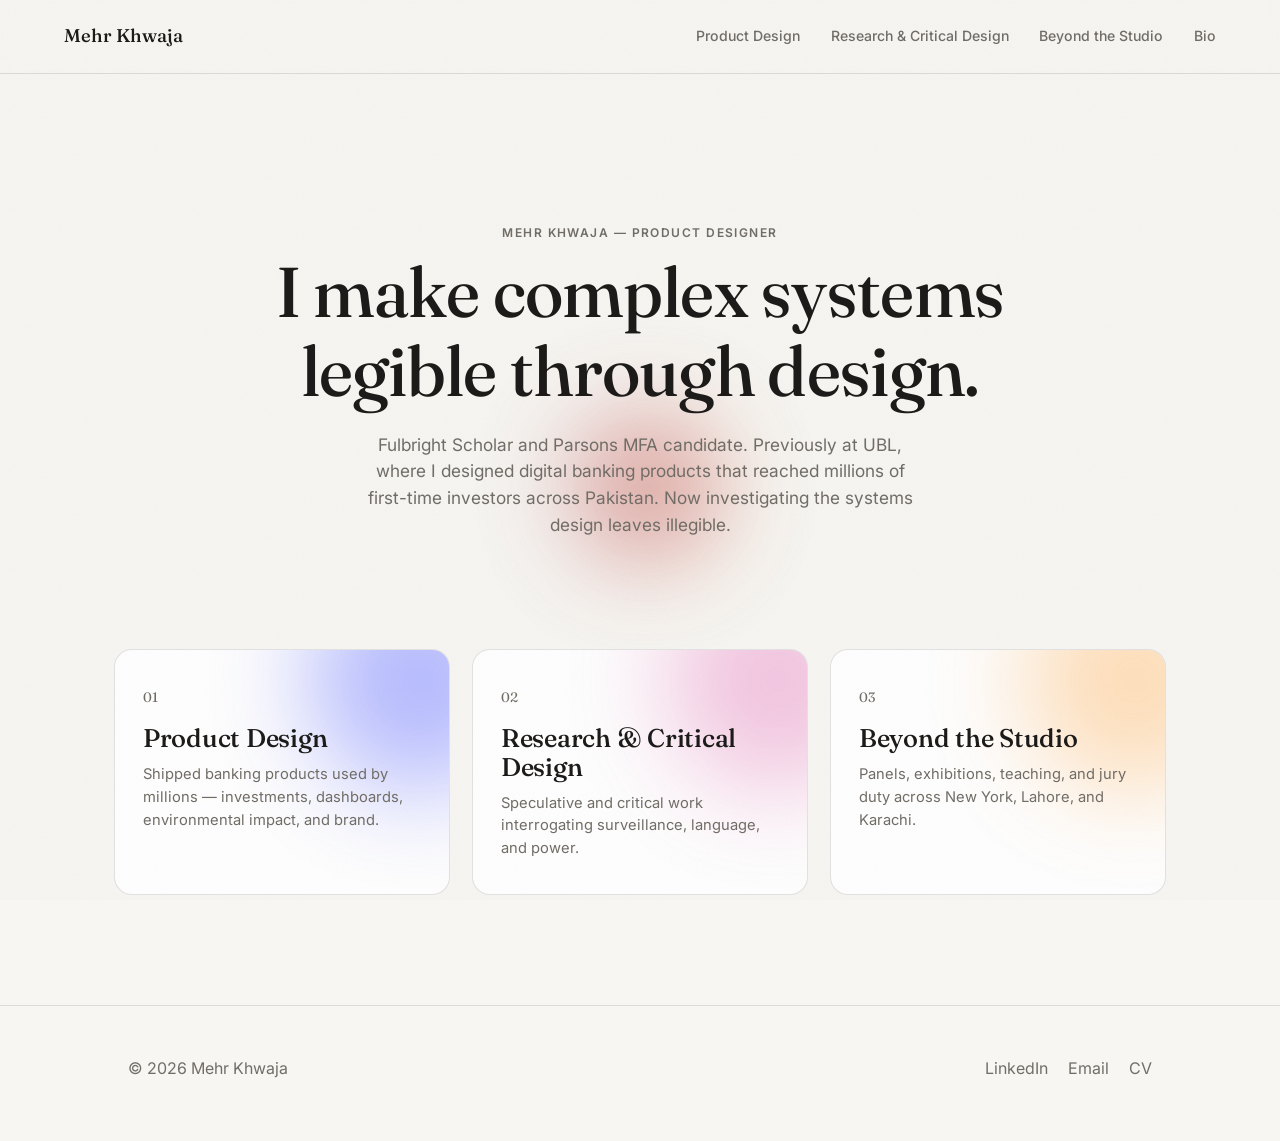
==== index.html @ f1f288bf "Add files via upload" ====
<!DOCTYPE html>
<html lang="en">
<head>
<meta charset="UTF-8" />
<meta name="viewport" content="width=device-width, initial-scale=1.0" />
<title>Mehr Khwaja — Product Designer</title>
<meta name="description" content="Mehr Khwaja is a product designer and Fulbright Scholar who makes complex systems legible through design." />
<link rel="preconnect" href="https://fonts.googleapis.com">
<link rel="preconnect" href="https://fonts.gstatic.com" crossorigin>
<link href="https://fonts.googleapis.com/css2?family=Fraunces:opsz,wght@9..144,400..600&family=Inter:wght@400;500;600;700&display=swap" rel="stylesheet">
<link rel="stylesheet" href="css/style.css" />
</head>
<body>

<header class="site-nav">
  <a class="logo" href="index.html">Mehr Khwaja</a>
  <nav>
    <a href="product-design/index.html">Product Design</a>
    <a href="research/index.html">Research &amp; Critical Design</a>
    <a href="beyond-the-studio.html">Beyond the Studio</a>
    <a href="bio.html">Bio</a>
  </nav>
</header>

<div class="hero-canvas-wrap">
  <canvas id="bloom-canvas"></canvas>
  <div class="hero">
    <span class="eyebrow">Mehr Khwaja — Product Designer</span>
    <h1>I make complex systems legible through design.</h1>
    <p class="lede">Fulbright Scholar and Parsons MFA candidate. Previously at UBL, where I designed digital banking products that reached millions of first-time investors across Pakistan. Now investigating the systems design leaves illegible.</p>
  </div>
</div>

<div class="card-grid">
  <a class="nav-card" href="product-design/index.html">
    <div class="blob" style="background: var(--c1);"></div>
    <span class="num">01</span>
    <h3>Product Design</h3>
    <p>Shipped banking products used by millions — investments, dashboards, environmental impact, and brand.</p>
  </a>
  <a class="nav-card" href="research/index.html">
    <div class="blob" style="background: var(--c3);"></div>
    <span class="num">02</span>
    <h3>Research &amp; Critical Design</h3>
    <p>Speculative and critical work interrogating surveillance, language, and power.</p>
  </a>
  <a class="nav-card" href="beyond-the-studio.html">
    <div class="blob" style="background: var(--c4);"></div>
    <span class="num">03</span>
    <h3>Beyond the Studio</h3>
    <p>Panels, exhibitions, teaching, and jury duty across New York, Lahore, and Karachi.</p>
  </a>
</div>

<footer class="site-footer">
  <div class="wrap">
    <span class="muted">© 2026 Mehr Khwaja</span>
    <div style="display:flex; gap:20px;">
      <a href="https://www.linkedin.com/in/mehr-khwaja">LinkedIn</a>
      <a href="mailto:mehrkhwaja@gmail.com">Email</a>
      <a href="https://drive.google.com/file/d/1a8_d9MdsiZJ3KASTmUxzfw3oaV_guRx1/view?usp=sharing">CV</a>
    </div>
  </div>
</footer>

<script src="js/bloom.js"></script>
</body>
</html>
---- css/style.css ----
/* ============================================
   Mehr Khwaja — Portfolio
   Shared design system
   ============================================ */

:root {
  --bg: #F7F6F2;
  --bg-raised: #FFFFFF;
  --ink: #1C1B19;
  --muted: #726E67;
  --line: rgba(28, 27, 25, 0.12);

  --c1: #303FFF; /* blue */
  --c2: #6643FF; /* violet */
  --c3: #DC5AA7; /* pink */
  --c4: #FFA33B; /* orange */

  --serif: "Fraunces", "Iowan Old Style", "Palatino Linotype", serif;
  --sans: "Inter", -apple-system, BlinkMacSystemFont, "Segoe UI", sans-serif;

  --maxw: 1180px;
  --pad: clamp(20px, 5vw, 64px);
  --radius: 18px;
}

* { box-sizing: border-box; }

html { scroll-behavior: smooth; }

body {
  margin: 0;
  background: var(--bg);
  color: var(--ink);
  font-family: var(--sans);
  font-size: 16px;
  line-height: 1.55;
  -webkit-font-smoothing: antialiased;
  position: relative;
}

/* subtle grain overlay across the whole page, tactile / warm */
body::before {
  content: "";
  position: fixed;
  inset: 0;
  pointer-events: none;
  z-index: 9999;
  opacity: 0.5;
  mix-blend-mode: multiply;
  background-image: url("data:image/svg+xml;utf8,<svg xmlns='http://www.w3.org/2000/svg' width='180' height='180'><filter id='n'><feTurbulence type='fractalNoise' baseFrequency='0.85' numOctaves='2' stitchTiles='stitch'/><feColorMatrix type='matrix' values='0 0 0 0 0  0 0 0 0 0  0 0 0 0 0  0 0 0 0.035 0'/></filter><rect width='100%25' height='100%25' filter='url(%23n)'/></svg>");
}

img { max-width: 100%; display: block; }

a { color: inherit; text-decoration: none; }

h1, h2, h3, h4 {
  font-family: var(--serif);
  font-weight: 500;
  line-height: 1.12;
  margin: 0 0 0.4em;
  letter-spacing: -0.01em;
}

h1 { font-size: clamp(2.4rem, 5.5vw, 4.4rem); font-weight: 480; }
h2 { font-size: clamp(1.8rem, 3.4vw, 2.6rem); }
h3 { font-size: clamp(1.3rem, 2.2vw, 1.6rem); }

p { margin: 0 0 1em; color: var(--ink); }

.muted { color: var(--muted); }

.wrap {
  max-width: var(--maxw);
  margin: 0 auto;
  padding: 0 var(--pad);
}

/* ---------- Eyebrow labels ---------- */
.eyebrow {
  display: inline-block;
  font-family: var(--sans);
  font-size: 0.75rem;
  font-weight: 600;
  letter-spacing: 0.12em;
  text-transform: uppercase;
  color: var(--muted);
  margin-bottom: 0.9em;
}

/* ---------- Pills / tags ---------- */
.pill {
  display: inline-flex;
  align-items: center;
  gap: 6px;
  padding: 7px 16px;
  border-radius: 999px;
  border: 1px solid var(--line);
  font-size: 0.8rem;
  font-weight: 500;
  color: var(--ink);
  background: transparent;
  white-space: nowrap;
}

.pill-row {
  display: flex;
  flex-wrap: wrap;
  gap: 8px;
  margin: 1.2em 0;
}

.pill.filled {
  background: var(--ink);
  color: var(--bg);
  border-color: var(--ink);
}

/* ---------- Buttons ---------- */
.btn {
  display: inline-flex;
  align-items: center;
  gap: 8px;
  padding: 12px 24px;
  border-radius: 999px;
  border: 1px solid var(--ink);
  font-family: var(--sans);
  font-size: 0.9rem;
  font-weight: 600;
  background: var(--ink);
  color: var(--bg);
  cursor: pointer;
  transition: transform 0.2s ease, opacity 0.2s ease;
}
.btn:hover { transform: translateY(-2px); opacity: 0.85; }

.btn.ghost {
  background: transparent;
  color: var(--ink);
}

/* ---------- Nav ---------- */
.site-nav {
  position: sticky;
  top: 0;
  z-index: 100;
  display: flex;
  align-items: center;
  justify-content: space-between;
  padding: 22px var(--pad);
  background: rgba(247, 246, 242, 0.82);
  backdrop-filter: blur(10px);
  border-bottom: 1px solid var(--line);
}

.site-nav .logo {
  font-family: var(--serif);
  font-size: 1.15rem;
  font-weight: 500;
}

.site-nav nav {
  display: flex;
  gap: clamp(14px, 2.4vw, 32px);
  font-size: 0.88rem;
  font-weight: 500;
}

.site-nav nav a {
  color: var(--muted);
  transition: color 0.15s ease;
}
.site-nav nav a:hover,
.site-nav nav a.active { color: var(--ink); }

/* ---------- Hero / bloom canvas ---------- */
.hero-canvas-wrap {
  position: relative;
  overflow: hidden;
  border-radius: 0 0 32px 32px;
}

#bloom-canvas {
  position: absolute;
  inset: 0;
  width: 100%;
  height: 100%;
  filter: blur(46px);
  opacity: 0.85;
}

.hero {
  position: relative;
  z-index: 2;
  padding: clamp(70px, 14vw, 150px) var(--pad) clamp(60px, 10vw, 110px);
  text-align: center;
}

.hero .eyebrow { display: block; }

.hero h1 {
  max-width: 900px;
  margin: 0 auto 0.3em;
}

.hero p.lede {
  max-width: 560px;
  margin: 0 auto;
  font-size: 1.08rem;
  color: var(--muted);
}

/* ---------- Nav cards (home) ---------- */
.card-grid {
  display: grid;
  grid-template-columns: repeat(3, 1fr);
  gap: 22px;
  padding: 0 var(--pad) clamp(60px, 10vw, 110px);
  max-width: var(--maxw);
  margin: 0 auto;
}

@media (max-width: 860px) {
  .card-grid { grid-template-columns: 1fr; }
}

.nav-card {
  position: relative;
  display: block;
  border-radius: var(--radius);
  padding: 34px 28px;
  background: var(--bg-raised);
  border: 1px solid var(--line);
  overflow: hidden;
  transition: transform 0.25s ease, box-shadow 0.25s ease;
}

.nav-card:hover {
  transform: translateY(-4px);
  box-shadow: 0 18px 40px rgba(28, 27, 25, 0.08);
}

.nav-card .num {
  font-family: var(--serif);
  font-size: 0.85rem;
  color: var(--muted);
}

.nav-card h3 {
  margin: 0.6em 0 0.4em;
}

.nav-card p {
  color: var(--muted);
  font-size: 0.92rem;
  margin-bottom: 0;
}

.nav-card .blob {
  position: absolute;
  width: 220px;
  height: 220px;
  border-radius: 50%;
  filter: blur(50px);
  opacity: 0.35;
  top: -80px;
  right: -80px;
  z-index: 0;
  pointer-events: none;
}

.nav-card > * { position: relative; z-index: 1; }

/* ---------- Project grids (section landing) ---------- */
.section-header {
  padding: clamp(60px, 10vw, 100px) var(--pad) 20px;
  max-width: var(--maxw);
  margin: 0 auto;
}

.section-header h1 { max-width: 760px; }
.section-header p.lede {
  max-width: 560px;
  font-size: 1.05rem;
  color: var(--muted);
}

.project-list {
  max-width: var(--maxw);
  margin: 0 auto;
  padding: 20px var(--pad) 100px;
  display: grid;
  gap: 18px;
}

.project-row {
  display: grid;
  grid-template-columns: 1fr auto;
  align-items: center;
  gap: 24px;
  padding: 28px 30px;
  border-radius: var(--radius);
  border: 1px solid var(--line);
  background: var(--bg-raised);
  transition: transform 0.2s ease, box-shadow 0.2s ease;
}

.project-row:hover {
  transform: translateX(4px);
  box-shadow: 0 12px 30px rgba(28, 27, 25, 0.06);
}

.project-row h3 { margin: 0 0 6px; }
.project-row p { margin: 0; color: var(--muted); font-size: 0.92rem; }

.project-row .arrow {
  font-size: 1.4rem;
  color: var(--muted);
  transition: transform 0.2s ease;
}
.project-row:hover .arrow { transform: translateX(4px); color: var(--ink); }

/* ---------- Case study layout ---------- */
.cs-hero {
  max-width: var(--maxw);
  margin: 0 auto;
  padding: clamp(50px, 9vw, 90px) var(--pad) 10px;
}

.cs-hero .eyebrow { }
.cs-hero h1 { max-width: 820px; }
.cs-hero p.lede {
  max-width: 640px;
  font-size: 1.1rem;
  color: var(--muted);
}

.cs-meta {
  display: flex;
  flex-wrap: wrap;
  gap: 30px;
  margin: 30px 0 10px;
  padding-top: 24px;
  border-top: 1px solid var(--line);
}

.cs-meta div { min-width: 120px; }
.cs-meta .label {
  font-size: 0.72rem;
  letter-spacing: 0.1em;
  text-transform: uppercase;
  color: var(--muted);
  margin-bottom: 4px;
}
.cs-meta .value { font-size: 0.95rem; font-weight: 500; }

.cs-media {
  max-width: var(--maxw);
  margin: 40px auto;
  padding: 0 var(--pad);
}

.cs-media img, .cs-media video {
  width: 100%;
  border-radius: var(--radius);
  border: 1px solid var(--line);
}

.cs-media.tight { max-width: 900px; }

.cs-section {
  max-width: 760px;
  margin: 0 auto;
  padding: 46px var(--pad);
}

.cs-section h2 {
  display: flex;
  align-items: baseline;
  gap: 12px;
}

.cs-section h2 .step {
  font-family: var(--sans);
  font-size: 0.85rem;
  font-weight: 700;
  color: var(--c2);
}

.cs-caption {
  font-size: 0.85rem;
  color: var(--muted);
  text-align: center;
  margin-top: 10px;
}

.stat-row {
  display: grid;
  grid-template-columns: repeat(auto-fit, minmax(140px, 1fr));
  gap: 20px;
  margin: 20px 0;
}

.stat {
  padding: 22px 20px;
  border-radius: var(--radius);
  background: var(--bg-raised);
  border: 1px solid var(--line);
}

.stat .num {
  font-family: var(--serif);
  font-size: 1.7rem;
  color: var(--c1);
}
.stat .label {
  font-size: 0.82rem;
  color: var(--muted);
  margin-top: 4px;
}

.divider {
  max-width: var(--maxw);
  margin: 0 auto;
  padding: 0 var(--pad);
}
.divider hr {
  border: none;
  border-top: 1px solid var(--line);
}

.cs-footer-nav {
  max-width: var(--maxw);
  margin: 0 auto;
  padding: 60px var(--pad) 120px;
  display: flex;
  justify-content: space-between;
  align-items: center;
  gap: 20px;
  flex-wrap: wrap;
}

/* ---------- Interactive prototype frame ---------- */
.proto-frame {
  max-width: 420px;
  margin: 30px auto;
  border-radius: 34px;
  border: 8px solid var(--ink);
  background: var(--ink);
  overflow: hidden;
  box-shadow: 0 30px 60px rgba(28, 27, 25, 0.15);
}

.proto-screen {
  position: relative;
  aspect-ratio: 9 / 19.5;
  background: #fff;
  overflow: hidden;
}

.proto-screen .screen {
  position: absolute;
  inset: 0;
  display: none;
  flex-direction: column;
  padding: 26px 20px;
  font-family: var(--sans);
}
.proto-screen .screen.active { display: flex; }

.proto-controls {
  display: flex;
  justify-content: center;
  gap: 10px;
  margin-top: 18px;
}

.proto-controls button {
  border: 1px solid var(--line);
  background: var(--bg-raised);
  border-radius: 999px;
  padding: 8px 18px;
  font-size: 0.82rem;
  font-weight: 600;
  cursor: pointer;
  font-family: var(--sans);
}
.proto-controls button:disabled { opacity: 0.35; cursor: not-allowed; }

.proto-dots {
  display: flex;
  justify-content: center;
  gap: 6px;
  margin-top: 12px;
}
.proto-dots span {
  width: 6px; height: 6px; border-radius: 50%;
  background: var(--line);
}
.proto-dots span.active { background: var(--c1); }

/* ---------- Bio page ---------- */
.bio-hero {
  max-width: var(--maxw);
  margin: 0 auto;
  padding: clamp(70px, 12vw, 130px) var(--pad) 20px;
}

.bio-hero .name-ipa {
  font-family: var(--serif);
  font-style: italic;
  color: var(--muted);
}

.bio-grid {
  max-width: var(--maxw);
  margin: 0 auto;
  padding: 20px var(--pad) 100px;
  display: grid;
  grid-template-columns: 1.1fr 0.9fr;
  gap: 60px;
}

@media (max-width: 800px) {
  .bio-grid { grid-template-columns: 1fr; }
}

.bio-photo {
  border-radius: var(--radius);
  overflow: hidden;
  border: 1px solid var(--line);
}

.bio-contact {
  display: flex;
  gap: 16px;
  margin-top: 20px;
  flex-wrap: wrap;
}

/* ---------- Beyond the Studio ---------- */
.timeline {
  max-width: 800px;
  margin: 0 auto;
  padding: 20px var(--pad) 120px;
  display: grid;
  gap: 4px;
}

.timeline-item {
  display: grid;
  grid-template-columns: 130px 1fr;
  gap: 24px;
  padding: 30px 0;
  border-top: 1px solid var(--line);
}

@media (max-width: 600px) {
  .timeline-item { grid-template-columns: 1fr; gap: 6px; }
}

.timeline-item .date {
  font-size: 0.82rem;
  color: var(--muted);
  letter-spacing: 0.04em;
}

.timeline-item h3 { margin-bottom: 6px; }
.timeline-item p { color: var(--muted); margin-bottom: 0; }

.pending-note {
  max-width: 800px;
  margin: 0 auto 60px;
  padding: 18px var(--pad);
}
.pending-note .box {
  border: 1px dashed var(--line);
  border-radius: var(--radius);
  padding: 20px 24px;
  font-size: 0.88rem;
  color: var(--muted);
}

/* ---------- Footer ---------- */
footer.site-footer {
  border-top: 1px solid var(--line);
  padding: 50px var(--pad) 60px;
}

footer.site-footer .wrap {
  display: flex;
  justify-content: space-between;
  align-items: center;
  flex-wrap: wrap;
  gap: 16px;
}

footer.site-footer a { color: var(--muted); }
footer.site-footer a:hover { color: var(--ink); }

/* ---------- Prototype screen UI kit ---------- */
.scr-title { font-family: var(--serif); font-size: 1.3rem; margin: 0 0 6px; }
.scr-sub { font-size: 0.85rem; color: var(--muted); margin: 0 0 18px; }
.scr-spacer { flex: 1; }

.scr-button {
  display: block;
  width: 100%;
  text-align: center;
  padding: 14px;
  border-radius: 999px;
  border: none;
  background: var(--ink);
  color: #fff;
  font-family: var(--sans);
  font-weight: 600;
  font-size: 0.88rem;
  cursor: pointer;
}
.scr-button.secondary {
  background: transparent;
  color: var(--ink);
  border: 1px solid var(--line);
}

.chip-row { display: flex; flex-wrap: wrap; gap: 8px; margin-bottom: 16px; }
.chip {
  padding: 9px 14px;
  border-radius: 999px;
  border: 1px solid var(--line);
  font-size: 0.78rem;
  font-weight: 600;
  cursor: pointer;
  background: #fff;
}
.chip.selected { background: var(--c1); border-color: var(--c1); color: #fff; }

.list-row {
  display: flex;
  justify-content: space-between;
  align-items: center;
  padding: 13px 0;
  border-bottom: 1px solid var(--line);
  font-size: 0.85rem;
  cursor: pointer;
}
.list-row .rname { font-weight: 600; }
.list-row .rsub { color: var(--muted); font-size: 0.76rem; }

.modal-overlay {
  position: absolute;
  inset: 0;
  background: rgba(28,27,25,0.4);
  display: flex;
  align-items: flex-end;
  z-index: 5;
}
.modal-box {
  background: #fff;
  border-radius: 22px 22px 0 0;
  padding: 24px 20px 28px;
  width: 100%;
}
.modal-box .shield {
  width: 40px; height: 40px; border-radius: 50%;
  background: var(--c4); color: #fff;
  display: flex; align-items: center; justify-content: center;
  font-size: 1.1rem; margin-bottom: 12px;
}

.numpad {
  display: grid;
  grid-template-columns: repeat(3, 1fr);
  gap: 10px;
  margin: 14px 0;
}
.numpad button {
  padding: 12px 0;
  border-radius: 12px;
  border: 1px solid var(--line);
  background: #fff;
  font-family: var(--serif);
  font-size: 1.05rem;
  cursor: pointer;
}

.success-check {
  width: 56px; height: 56px; border-radius: 50%;
  background: var(--c1); color: #fff;
  display: flex; align-items: center; justify-content: center;
  font-size: 1.5rem; margin: 0 auto 16px;
}

.balance-card {
  border-radius: 18px;
  padding: 20px;
  color: #fff;
  background: linear-gradient(135deg, var(--c1), var(--c2));
  margin-bottom: 16px;
}
.balance-card .amt { font-family: var(--serif); font-size: 1.6rem; margin: 4px 0; }

.quick-grid {
  display: grid;
  grid-template-columns: repeat(4, 1fr);
  gap: 10px;
  margin-bottom: 16px;
}
.quick-grid .qi {
  text-align: center;
  font-size: 0.68rem;
  color: var(--ink);
}
.quick-grid .qi .ico {
  width: 40px; height: 40px; border-radius: 50%;
  background: var(--bg);
  border: 1px solid var(--line);
  display: flex; align-items: center; justify-content: center;
  margin: 0 auto 6px;
  font-size: 1rem;
}

.env-ring {
  width: 130px; height: 130px;
  border-radius: 50%;
  margin: 6px auto 18px;
  display: flex; align-items: center; justify-content: center;
  background: conic-gradient(var(--c1) 0% 68%, var(--line) 68% 100%);
}
.env-ring .inner {
  width: 100px; height: 100px; border-radius: 50%;
  background: #fff;
  display: flex; flex-direction: column; align-items: center; justify-content: center;
}
.env-ring .inner .pct { font-family: var(--serif); font-size: 1.4rem; }
.env-ring .inner .lbl { font-size: 0.62rem; color: var(--muted); }

.before-after {
  display: grid;
  grid-template-columns: 1fr 1fr;
  gap: 16px;
  align-items: start;
}
@media (max-width: 620px) { .before-after { grid-template-columns: 1fr; } }
.before-after figure { margin: 0; }
.before-after figcaption {
  text-align: center;
  font-size: 0.78rem;
  color: var(--muted);
  margin-top: 8px;
}

.mini-phone {
  width: 100%;
  max-width: 260px;
  aspect-ratio: 9 / 19.5;
  margin: 0 auto;
  border-radius: 26px;
  border: 6px solid var(--ink);
  background: #fff;
  padding: 20px 16px;
  overflow: hidden;
  display: flex;
  flex-direction: column;
}

.reveal-circle {
  width: 84px; height: 84px; border-radius: 50%;
  border: 2px dashed var(--line);
  display: flex; align-items: center; justify-content: center;
  margin: 30px auto;
  font-size: 0.68rem;
  color: var(--muted);
  text-align: center;
}

.mini-bottom-nav {
  margin-top: auto;
  display: flex;
  justify-content: space-around;
  padding-top: 14px;
  border-top: 1px solid var(--line);
  font-size: 0.62rem;
  color: var(--muted);
}

/* ---------- Utility ---------- */
.center { text-align: center; }
.mt-0 { margin-top: 0; }
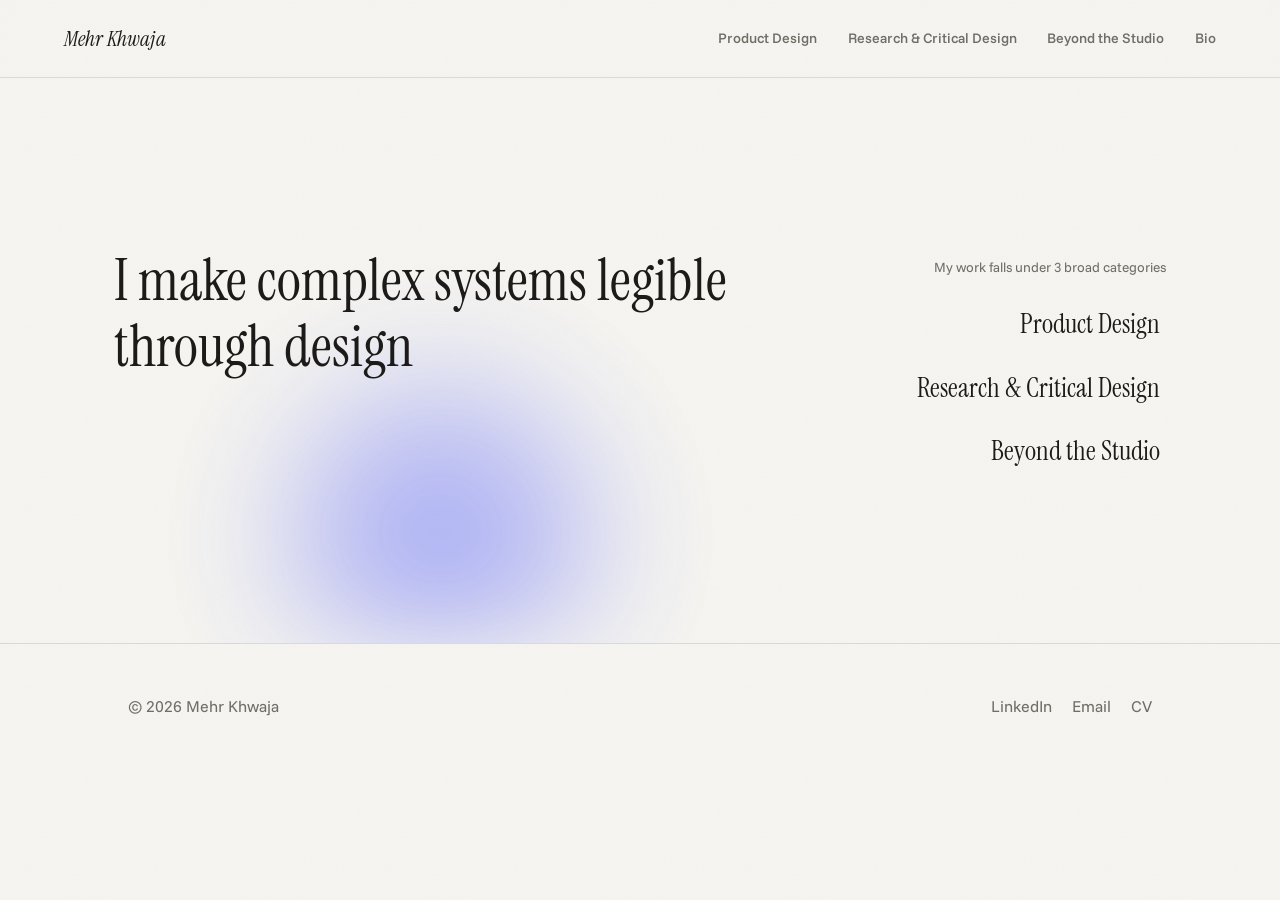
==== commit a511d446: "Add files via upload" ====
--- a/index.html
+++ b/index.html
@@ -3,11 +3,11 @@
 <head>
 <meta charset="UTF-8" />
 <meta name="viewport" content="width=device-width, initial-scale=1.0" />
-<title>Mehr Khwaja — Product Designer</title>
+<title>Mehr Khwaja | Product Designer</title>
 <meta name="description" content="Mehr Khwaja is a product designer and Fulbright Scholar who makes complex systems legible through design." />
 <link rel="preconnect" href="https://fonts.googleapis.com">
 <link rel="preconnect" href="https://fonts.gstatic.com" crossorigin>
-<link href="https://fonts.googleapis.com/css2?family=Fraunces:opsz,wght@9..144,400..600&family=Inter:wght@400;500;600;700&display=swap" rel="stylesheet">
+<link href="https://fonts.googleapis.com/css2?family=Funnel+Sans:ital,wght@0,300..800;1,300..800&family=Instrument+Serif:ital@0;1&display=swap" rel="stylesheet">
 <link rel="stylesheet" href="css/style.css" />
 </head>
 <body>
@@ -24,32 +24,18 @@
 
 <div class="hero-canvas-wrap">
   <canvas id="bloom-canvas"></canvas>
-  <div class="hero">
-    <span class="eyebrow">Mehr Khwaja — Product Designer</span>
-    <h1>I make complex systems legible through design.</h1>
-    <p class="lede">Fulbright Scholar and Parsons MFA candidate. Previously at UBL, where I designed digital banking products that reached millions of first-time investors across Pakistan. Now investigating the systems design leaves illegible.</p>
+  <div class="home-hero">
+    <h1 id="cycling-heading" class="cycling-heading">I make complex systems legible through design</h1>
+
+    <div class="category-block">
+      <p class="category-label">My work falls under 3 broad categories</p>
+      <div class="category-list">
+        <a href="product-design/index.html" style="--accent: var(--c3);">Product Design</a>
+        <a href="research/index.html" style="--accent: var(--c7);">Research &amp; Critical Design</a>
+        <a href="beyond-the-studio.html" style="--accent: var(--c6);">Beyond the Studio</a>
+      </div>
+    </div>
   </div>
-</div>
-
-<div class="card-grid">
-  <a class="nav-card" href="product-design/index.html">
-    <div class="blob" style="background: var(--c1);"></div>
-    <span class="num">01</span>
-    <h3>Product Design</h3>
-    <p>Shipped banking products used by millions — investments, dashboards, environmental impact, and brand.</p>
-  </a>
-  <a class="nav-card" href="research/index.html">
-    <div class="blob" style="background: var(--c3);"></div>
-    <span class="num">02</span>
-    <h3>Research &amp; Critical Design</h3>
-    <p>Speculative and critical work interrogating surveillance, language, and power.</p>
-  </a>
-  <a class="nav-card" href="beyond-the-studio.html">
-    <div class="blob" style="background: var(--c4);"></div>
-    <span class="num">03</span>
-    <h3>Beyond the Studio</h3>
-    <p>Panels, exhibitions, teaching, and jury duty across New York, Lahore, and Karachi.</p>
-  </a>
 </div>
 
 <footer class="site-footer">
@@ -63,6 +49,7 @@
   </div>
 </footer>
 
-<script src="js/bloom.js"></script>
+<script src="js/orb.js"></script>
+<script src="js/heading-cycle.js"></script>
 </body>
 </html>
--- a/css/style.css
+++ b/css/style.css
@@ -1,6 +1,6 @@
 /* ============================================
    Mehr Khwaja — Portfolio
-   Shared design system
+   Shared design system v2
    ============================================ */
 
 :root {
@@ -14,9 +14,12 @@
   --c2: #6643FF; /* violet */
   --c3: #DC5AA7; /* pink */
   --c4: #FFA33B; /* orange */
-
-  --serif: "Fraunces", "Iowan Old Style", "Palatino Linotype", serif;
-  --sans: "Inter", -apple-system, BlinkMacSystemFont, "Segoe UI", sans-serif;
+  --c5: #34A65B; /* green */
+  --c6: #E8543F; /* coral / red */
+  --c7: #F2C94C; /* yellow */
+
+  --serif: "Instrument Serif", "Iowan Old Style", "Palatino Linotype", serif;
+  --sans: "Funnel Sans", -apple-system, BlinkMacSystemFont, "Segoe UI", sans-serif;
 
   --maxw: 1180px;
   --pad: clamp(20px, 5vw, 64px);
@@ -33,7 +36,7 @@
   color: var(--ink);
   font-family: var(--sans);
   font-size: 16px;
-  line-height: 1.55;
+  line-height: 1.6;
   -webkit-font-smoothing: antialiased;
   position: relative;
 }
@@ -51,20 +54,21 @@
 }
 
 img { max-width: 100%; display: block; }
+video { max-width: 100%; display: block; }
 
 a { color: inherit; text-decoration: none; }
 
 h1, h2, h3, h4 {
   font-family: var(--serif);
-  font-weight: 500;
-  line-height: 1.12;
+  font-weight: 400;
+  line-height: 1.1;
   margin: 0 0 0.4em;
-  letter-spacing: -0.01em;
-}
-
-h1 { font-size: clamp(2.4rem, 5.5vw, 4.4rem); font-weight: 480; }
-h2 { font-size: clamp(1.8rem, 3.4vw, 2.6rem); }
-h3 { font-size: clamp(1.3rem, 2.2vw, 1.6rem); }
+  letter-spacing: 0;
+}
+
+h1 { font-size: clamp(2.1rem, 4.2vw, 3.4rem); }
+h2 { font-size: clamp(1.6rem, 2.8vw, 2.1rem); }
+h3 { font-size: clamp(1.2rem, 2vw, 1.4rem); }
 
 p { margin: 0 0 1em; color: var(--ink); }
 
@@ -74,6 +78,15 @@
   max-width: var(--maxw);
   margin: 0 auto;
   padding: 0 var(--pad);
+}
+
+/* ---------- Sparkle / accent icon ---------- */
+.spark {
+  display: inline-block;
+  font-size: 0.55em;
+  vertical-align: super;
+  margin-left: 0.15em;
+  line-height: 1;
 }
 
 /* ---------- Eyebrow labels ---------- */
@@ -86,34 +99,6 @@
   text-transform: uppercase;
   color: var(--muted);
   margin-bottom: 0.9em;
-}
-
-/* ---------- Pills / tags ---------- */
-.pill {
-  display: inline-flex;
-  align-items: center;
-  gap: 6px;
-  padding: 7px 16px;
-  border-radius: 999px;
-  border: 1px solid var(--line);
-  font-size: 0.8rem;
-  font-weight: 500;
-  color: var(--ink);
-  background: transparent;
-  white-space: nowrap;
-}
-
-.pill-row {
-  display: flex;
-  flex-wrap: wrap;
-  gap: 8px;
-  margin: 1.2em 0;
-}
-
-.pill.filled {
-  background: var(--ink);
-  color: var(--bg);
-  border-color: var(--ink);
 }
 
 /* ---------- Buttons ---------- */
@@ -155,8 +140,8 @@
 
 .site-nav .logo {
   font-family: var(--serif);
-  font-size: 1.15rem;
-  font-weight: 500;
+  font-style: italic;
+  font-size: 1.3rem;
 }
 
 .site-nav nav {
@@ -173,11 +158,10 @@
 .site-nav nav a:hover,
 .site-nav nav a.active { color: var(--ink); }
 
-/* ---------- Hero / bloom canvas ---------- */
+/* ---------- Home hero ---------- */
 .hero-canvas-wrap {
   position: relative;
   overflow: hidden;
-  border-radius: 0 0 32px 32px;
 }
 
 #bloom-canvas {
@@ -185,265 +169,301 @@
   inset: 0;
   width: 100%;
   height: 100%;
-  filter: blur(46px);
-  opacity: 0.85;
-}
-
-.hero {
+  filter: blur(50px);
+  opacity: 0.8;
+}
+
+.home-hero {
   position: relative;
   z-index: 2;
-  padding: clamp(70px, 14vw, 150px) var(--pad) clamp(60px, 10vw, 110px);
+  padding: clamp(90px, 16vw, 170px) var(--pad) clamp(90px, 14vw, 160px);
+  max-width: var(--maxw);
+  margin: 0 auto;
+  display: grid;
+  grid-template-columns: 1.3fr 0.7fr;
+  gap: 40px;
+  align-items: start;
+}
+
+@media (max-width: 860px) {
+  .home-hero { grid-template-columns: 1fr; gap: 50px; }
+}
+
+.cycling-heading {
+  font-family: var(--serif);
+  font-size: clamp(2.4rem, 5vw, 3.6rem);
+  line-height: 1.15;
+  max-width: 640px;
+  margin: 0;
+  transition: opacity 0.5s ease;
+}
+
+.category-block {
+  text-align: right;
+  padding-top: 8px;
+}
+
+@media (max-width: 860px) {
+  .category-block { text-align: left; }
+}
+
+.category-label {
+  font-size: 0.85rem;
+  color: var(--muted);
+  margin-bottom: 14px;
+}
+
+.category-list a {
+  position: relative;
+  display: block;
+  font-family: var(--serif);
+  font-size: clamp(1.3rem, 2.4vw, 1.7rem);
+  color: var(--ink);
+  padding: 10px 6px;
+  text-decoration: none;
+  transition: color 0.3s ease;
+  z-index: 1;
+}
+
+.category-list a::before {
+  content: "";
+  position: absolute;
+  inset: -10px -30px;
+  border-radius: 50%;
+  background: var(--accent, var(--c3));
+  filter: blur(30px);
+  opacity: 0;
+  transition: opacity 0.35s ease;
+  z-index: -1;
+}
+
+.category-list a:hover {
+  color: var(--accent, var(--c3));
+  text-decoration: underline;
+  text-decoration-color: var(--accent, var(--c3));
+}
+
+.category-list a:hover::before { opacity: 0.4; }
+
+/* ---------- Landing page header (Product Design / Research) ---------- */
+.landing-header {
+  max-width: 720px;
+  margin: 0 auto;
+  padding: clamp(70px, 11vw, 110px) var(--pad) 30px;
   text-align: center;
 }
 
-.hero .eyebrow { display: block; }
-
-.hero h1 {
-  max-width: 900px;
-  margin: 0 auto 0.3em;
-}
-
-.hero p.lede {
-  max-width: 560px;
-  margin: 0 auto;
-  font-size: 1.08rem;
-  color: var(--muted);
-}
-
-/* ---------- Nav cards (home) ---------- */
-.card-grid {
+.landing-header h1 { display: inline-block; }
+
+.landing-header p.lede {
+  color: var(--muted);
+  font-size: 1.05rem;
+  max-width: 620px;
+  margin: 0.6em auto 0;
+}
+
+/* ---------- Landing card grid ---------- */
+.landing-cards {
+  max-width: var(--maxw);
+  margin: 0 auto;
+  padding: 10px var(--pad) 120px;
   display: grid;
   grid-template-columns: repeat(3, 1fr);
   gap: 22px;
-  padding: 0 var(--pad) clamp(60px, 10vw, 110px);
-  max-width: var(--maxw);
-  margin: 0 auto;
 }
 
 @media (max-width: 860px) {
-  .card-grid { grid-template-columns: 1fr; }
-}
-
-.nav-card {
-  position: relative;
+  .landing-cards { grid-template-columns: 1fr; }
+}
+
+.landing-card {
   display: block;
+  border: 1px solid var(--line);
   border-radius: var(--radius);
-  padding: 34px 28px;
   background: var(--bg-raised);
-  border: 1px solid var(--line);
   overflow: hidden;
   transition: transform 0.25s ease, box-shadow 0.25s ease;
 }
 
-.nav-card:hover {
+.landing-card:hover {
   transform: translateY(-4px);
   box-shadow: 0 18px 40px rgba(28, 27, 25, 0.08);
 }
 
-.nav-card .num {
+.landing-card .thumb {
+  width: 100%;
+  aspect-ratio: 4 / 3;
+  object-fit: cover;
+  border-bottom: 1px solid var(--line);
+}
+
+.landing-card .card-body {
+  padding: 20px 22px 24px;
+}
+
+.landing-card h3 {
+  font-size: 1.15rem;
+  margin: 0 0 10px;
+}
+
+.landing-card .skills-line {
+  font-family: var(--sans);
+  font-size: 0.78rem;
+  color: var(--muted);
+  margin: 0;
+}
+
+/* ---------- Case study two-column sticky layout ---------- */
+.cs-layout {
+  max-width: 1320px;
+  margin: 0 auto;
+  padding: clamp(60px, 9vw, 90px) var(--pad) 100px;
+  display: grid;
+  grid-template-columns: 1fr 1fr;
+  gap: clamp(30px, 5vw, 70px);
+  align-items: start;
+}
+
+@media (max-width: 900px) {
+  .cs-layout { grid-template-columns: 1fr; }
+}
+
+.cs-col-text h1 { margin-bottom: 0.15em; }
+
+.cs-subtitle {
   font-family: var(--serif);
-  font-size: 0.85rem;
-  color: var(--muted);
-}
-
-.nav-card h3 {
-  margin: 0.6em 0 0.4em;
-}
-
-.nav-card p {
-  color: var(--muted);
-  font-size: 0.92rem;
-  margin-bottom: 0;
-}
-
-.nav-card .blob {
-  position: absolute;
-  width: 220px;
-  height: 220px;
-  border-radius: 50%;
-  filter: blur(50px);
-  opacity: 0.35;
-  top: -80px;
-  right: -80px;
-  z-index: 0;
-  pointer-events: none;
-}
-
-.nav-card > * { position: relative; z-index: 1; }
-
-/* ---------- Project grids (section landing) ---------- */
-.section-header {
-  padding: clamp(60px, 10vw, 100px) var(--pad) 20px;
-  max-width: var(--maxw);
-  margin: 0 auto;
-}
-
-.section-header h1 { max-width: 760px; }
-.section-header p.lede {
+  font-style: italic;
+  font-size: 1.25rem;
+  color: var(--muted);
+  margin: 0 0 0.8em;
+}
+
+.cs-lede {
+  color: var(--ink);
+  font-size: 1rem;
   max-width: 560px;
-  font-size: 1.05rem;
-  color: var(--muted);
-}
-
-.project-list {
-  max-width: var(--maxw);
-  margin: 0 auto;
-  padding: 20px var(--pad) 100px;
-  display: grid;
-  gap: 18px;
-}
-
-.project-row {
-  display: grid;
-  grid-template-columns: 1fr auto;
-  align-items: center;
-  gap: 24px;
-  padding: 28px 30px;
-  border-radius: var(--radius);
-  border: 1px solid var(--line);
-  background: var(--bg-raised);
-  transition: transform 0.2s ease, box-shadow 0.2s ease;
-}
-
-.project-row:hover {
-  transform: translateX(4px);
-  box-shadow: 0 12px 30px rgba(28, 27, 25, 0.06);
-}
-
-.project-row h3 { margin: 0 0 6px; }
-.project-row p { margin: 0; color: var(--muted); font-size: 0.92rem; }
-
-.project-row .arrow {
-  font-size: 1.4rem;
-  color: var(--muted);
-  transition: transform 0.2s ease;
-}
-.project-row:hover .arrow { transform: translateX(4px); color: var(--ink); }
-
-/* ---------- Case study layout ---------- */
-.cs-hero {
-  max-width: var(--maxw);
-  margin: 0 auto;
-  padding: clamp(50px, 9vw, 90px) var(--pad) 10px;
-}
-
-.cs-hero .eyebrow { }
-.cs-hero h1 { max-width: 820px; }
-.cs-hero p.lede {
-  max-width: 640px;
-  font-size: 1.1rem;
-  color: var(--muted);
-}
-
-.cs-meta {
-  display: flex;
-  flex-wrap: wrap;
-  gap: 30px;
-  margin: 30px 0 10px;
-  padding-top: 24px;
+}
+
+.cs-divider-line {
+  border: none;
   border-top: 1px solid var(--line);
-}
-
-.cs-meta div { min-width: 120px; }
-.cs-meta .label {
+  margin: 22px 0 16px;
+}
+
+.cs-skills {
   font-size: 0.72rem;
-  letter-spacing: 0.1em;
+  letter-spacing: 0.08em;
   text-transform: uppercase;
   color: var(--muted);
-  margin-bottom: 4px;
-}
-.cs-meta .value { font-size: 0.95rem; font-weight: 500; }
-
-.cs-media {
-  max-width: var(--maxw);
-  margin: 40px auto;
-  padding: 0 var(--pad);
-}
-
-.cs-media img, .cs-media video {
-  width: 100%;
-  border-radius: var(--radius);
-  border: 1px solid var(--line);
-}
-
-.cs-media.tight { max-width: 900px; }
-
-.cs-section {
-  max-width: 760px;
-  margin: 0 auto;
-  padding: 46px var(--pad);
-}
-
-.cs-section h2 {
+  margin-bottom: 40px;
+}
+
+.cs-block {
+  margin-bottom: 40px;
+  max-width: 620px;
+}
+
+.cs-block h2 {
   display: flex;
   align-items: baseline;
   gap: 12px;
-}
-
-.cs-section h2 .step {
+  margin-bottom: 0.5em;
+}
+
+.cs-block h2 .step-num {
   font-family: var(--sans);
-  font-size: 0.85rem;
+  font-size: 0.8rem;
   font-weight: 700;
-  color: var(--c2);
-}
-
-.cs-caption {
-  font-size: 0.85rem;
-  color: var(--muted);
-  text-align: center;
-  margin-top: 10px;
-}
-
-.stat-row {
+  color: var(--c6);
+}
+
+.cs-block p { color: var(--ink); }
+
+.cs-stat-row {
   display: grid;
   grid-template-columns: repeat(auto-fit, minmax(140px, 1fr));
-  gap: 20px;
+  gap: 16px;
   margin: 20px 0;
 }
 
-.stat {
-  padding: 22px 20px;
+.cs-stat {
+  padding: 18px 18px;
   border-radius: var(--radius);
   background: var(--bg-raised);
   border: 1px solid var(--line);
 }
 
-.stat .num {
+.cs-stat .num {
   font-family: var(--serif);
-  font-size: 1.7rem;
+  font-size: 1.5rem;
   color: var(--c1);
 }
-.stat .label {
-  font-size: 0.82rem;
+.cs-stat .label {
+  font-size: 0.78rem;
   color: var(--muted);
   margin-top: 4px;
 }
 
-.divider {
-  max-width: var(--maxw);
-  margin: 0 auto;
-  padding: 0 var(--pad);
-}
-.divider hr {
-  border: none;
-  border-top: 1px solid var(--line);
-}
-
-.cs-footer-nav {
-  max-width: var(--maxw);
-  margin: 0 auto;
-  padding: 60px var(--pad) 120px;
-  display: flex;
-  justify-content: space-between;
-  align-items: center;
-  gap: 20px;
-  flex-wrap: wrap;
+/* sticky media column */
+.cs-col-media {
+  position: sticky;
+  top: 100px;
+}
+
+@media (max-width: 900px) {
+  .cs-col-media { position: static; margin-bottom: 40px; }
+}
+
+.cs-media-stack {
+  display: flex;
+  flex-direction: column;
+  gap: 18px;
+}
+
+.cs-media-stack img,
+.cs-media-stack video {
+  border-radius: var(--radius);
+  border: 1px solid var(--line);
+  width: 100%;
+}
+
+.fan-cards {
+  display: flex;
+  justify-content: center;
+  padding: 10px 0;
+}
+.fan-cards img {
+  width: 32%;
+  border-radius: 12px;
+  border: 1px solid var(--line);
+  box-shadow: 0 10px 24px rgba(28,27,25,0.08);
+  margin-left: -20px;
+}
+.fan-cards img:first-child { margin-left: 0; transform: rotate(-4deg); }
+.fan-cards img:nth-child(2) { transform: translateY(-8px) rotate(1deg); z-index: 2; position: relative; }
+.fan-cards img:last-child { transform: rotate(4deg); }
+
+.media-placeholder-row {
+  display: grid;
+  grid-template-columns: 1fr 1fr;
+  gap: 18px;
+}
+.media-placeholder-row > div,
+.media-placeholder {
+  aspect-ratio: 3/4;
+  border-radius: var(--radius);
+  border: 1px solid var(--line);
+  overflow: hidden;
+}
+.media-placeholder-row img, .media-placeholder img,
+.media-placeholder-row video, .media-placeholder video {
+  width: 100%; height: 100%; object-fit: cover;
 }
 
 /* ---------- Interactive prototype frame ---------- */
 .proto-frame {
-  max-width: 420px;
-  margin: 30px auto;
+  max-width: 380px;
+  margin: 0 auto;
   border-radius: 34px;
   border: 8px solid var(--ink);
   background: var(--ink);
@@ -463,8 +483,9 @@
   inset: 0;
   display: none;
   flex-direction: column;
-  padding: 26px 20px;
+  padding: 24px 18px;
   font-family: var(--sans);
+  overflow-y: auto;
 }
 .proto-screen .screen.active { display: flex; }
 
@@ -472,7 +493,7 @@
   display: flex;
   justify-content: center;
   gap: 10px;
-  margin-top: 18px;
+  margin-top: 16px;
 }
 
 .proto-controls button {
@@ -480,7 +501,7 @@
   background: var(--bg-raised);
   border-radius: 999px;
   padding: 8px 18px;
-  font-size: 0.82rem;
+  font-size: 0.8rem;
   font-weight: 600;
   cursor: pointer;
   font-family: var(--sans);
@@ -489,132 +510,46 @@
 
 .proto-dots {
   display: flex;
+  flex-wrap: wrap;
   justify-content: center;
   gap: 6px;
   margin-top: 12px;
+  max-width: 300px;
+  margin-left: auto;
+  margin-right: auto;
 }
 .proto-dots span {
   width: 6px; height: 6px; border-radius: 50%;
   background: var(--line);
+  cursor: pointer;
 }
 .proto-dots span.active { background: var(--c1); }
 
-/* ---------- Bio page ---------- */
-.bio-hero {
-  max-width: var(--maxw);
-  margin: 0 auto;
-  padding: clamp(70px, 12vw, 130px) var(--pad) 20px;
-}
-
-.bio-hero .name-ipa {
-  font-family: var(--serif);
-  font-style: italic;
-  color: var(--muted);
-}
-
-.bio-grid {
-  max-width: var(--maxw);
-  margin: 0 auto;
-  padding: 20px var(--pad) 100px;
-  display: grid;
-  grid-template-columns: 1.1fr 0.9fr;
-  gap: 60px;
-}
-
-@media (max-width: 800px) {
-  .bio-grid { grid-template-columns: 1fr; }
-}
-
-.bio-photo {
-  border-radius: var(--radius);
-  overflow: hidden;
-  border: 1px solid var(--line);
-}
-
-.bio-contact {
-  display: flex;
-  gap: 16px;
-  margin-top: 20px;
-  flex-wrap: wrap;
-}
-
-/* ---------- Beyond the Studio ---------- */
-.timeline {
-  max-width: 800px;
-  margin: 0 auto;
-  padding: 20px var(--pad) 120px;
-  display: grid;
-  gap: 4px;
-}
-
-.timeline-item {
-  display: grid;
-  grid-template-columns: 130px 1fr;
-  gap: 24px;
-  padding: 30px 0;
-  border-top: 1px solid var(--line);
-}
-
-@media (max-width: 600px) {
-  .timeline-item { grid-template-columns: 1fr; gap: 6px; }
-}
-
-.timeline-item .date {
+.cs-caption {
   font-size: 0.82rem;
   color: var(--muted);
-  letter-spacing: 0.04em;
-}
-
-.timeline-item h3 { margin-bottom: 6px; }
-.timeline-item p { color: var(--muted); margin-bottom: 0; }
-
-.pending-note {
-  max-width: 800px;
-  margin: 0 auto 60px;
-  padding: 18px var(--pad);
-}
-.pending-note .box {
-  border: 1px dashed var(--line);
-  border-radius: var(--radius);
-  padding: 20px 24px;
-  font-size: 0.88rem;
-  color: var(--muted);
-}
-
-/* ---------- Footer ---------- */
-footer.site-footer {
-  border-top: 1px solid var(--line);
-  padding: 50px var(--pad) 60px;
-}
-
-footer.site-footer .wrap {
-  display: flex;
-  justify-content: space-between;
-  align-items: center;
-  flex-wrap: wrap;
-  gap: 16px;
-}
-
-footer.site-footer a { color: var(--muted); }
-footer.site-footer a:hover { color: var(--ink); }
+  text-align: center;
+  margin-top: 12px;
+}
 
 /* ---------- Prototype screen UI kit ---------- */
-.scr-title { font-family: var(--serif); font-size: 1.3rem; margin: 0 0 6px; }
-.scr-sub { font-size: 0.85rem; color: var(--muted); margin: 0 0 18px; }
+.scr-title { font-family: var(--serif); font-size: 1.25rem; margin: 0 0 6px; }
+.scr-sub { font-size: 0.82rem; color: var(--muted); margin: 0 0 16px; }
 .scr-spacer { flex: 1; }
+.scr-label { font-size: 0.68rem; color: var(--muted); text-transform: uppercase; letter-spacing: 0.06em; margin-bottom: 4px; }
 
 .scr-button {
   display: block;
   width: 100%;
   text-align: center;
-  padding: 14px;
+  padding: 13px;
   border-radius: 999px;
   border: none;
   background: var(--ink);
   color: #fff;
   font-family: var(--sans);
   font-weight: 600;
-  font-size: 0.88rem;
+  font-size: 0.85rem;
   cursor: pointer;
 }
 .scr-button.secondary {
@@ -622,13 +557,14 @@
   color: var(--ink);
   border: 1px solid var(--line);
 }
+.scr-button:disabled { background: var(--line); color: var(--muted); cursor: not-allowed; }
 
 .chip-row { display: flex; flex-wrap: wrap; gap: 8px; margin-bottom: 16px; }
 .chip {
   padding: 9px 14px;
   border-radius: 999px;
   border: 1px solid var(--line);
-  font-size: 0.78rem;
+  font-size: 0.76rem;
   font-weight: 600;
   cursor: pointer;
   background: #fff;
@@ -639,13 +575,14 @@
   display: flex;
   justify-content: space-between;
   align-items: center;
-  padding: 13px 0;
+  padding: 12px 0;
   border-bottom: 1px solid var(--line);
-  font-size: 0.85rem;
+  font-size: 0.84rem;
   cursor: pointer;
 }
 .list-row .rname { font-weight: 600; }
-.list-row .rsub { color: var(--muted); font-size: 0.76rem; }
+.list-row .rsub { color: var(--muted); font-size: 0.74rem; }
+.list-row.selected { color: var(--c1); }
 
 .modal-overlay {
   position: absolute;
@@ -658,82 +595,149 @@
 .modal-box {
   background: #fff;
   border-radius: 22px 22px 0 0;
-  padding: 24px 20px 28px;
+  padding: 22px 20px 26px;
   width: 100%;
 }
 .modal-box .shield {
-  width: 40px; height: 40px; border-radius: 50%;
+  width: 38px; height: 38px; border-radius: 50%;
   background: var(--c4); color: #fff;
   display: flex; align-items: center; justify-content: center;
-  font-size: 1.1rem; margin-bottom: 12px;
+  font-size: 1.05rem; margin-bottom: 12px;
 }
 
 .numpad {
+  display: grid;
+  grid-template-columns: repeat(3, 1fr);
+  gap: 8px;
+  margin: 12px 0;
+}
+.numpad button {
+  padding: 10px 0;
+  border-radius: 12px;
+  border: 1px solid var(--line);
+  background: #fff;
+  font-family: var(--serif);
+  font-size: 1rem;
+  cursor: pointer;
+}
+
+.success-check {
+  width: 52px; height: 52px; border-radius: 50%;
+  background: var(--c1); color: #fff;
+  display: flex; align-items: center; justify-content: center;
+  font-size: 1.4rem; margin: 0 auto 14px;
+}
+
+.balance-card {
+  border-radius: 16px;
+  padding: 18px;
+  color: #fff;
+  background: linear-gradient(135deg, var(--c2), var(--c3));
+  margin-bottom: 14px;
+  position: relative;
+}
+.balance-card .amt { font-family: var(--serif); font-size: 1.4rem; margin: 4px 0; }
+.balance-card .acct { font-size: 0.68rem; opacity: 0.85; }
+.balance-card.dim { filter: blur(3px); user-select: none; }
+
+.balance-card.alt { background: linear-gradient(135deg, var(--c4), var(--c3)); }
+
+.quick-grid {
   display: grid;
   grid-template-columns: repeat(3, 1fr);
   gap: 10px;
-  margin: 14px 0;
-}
-.numpad button {
-  padding: 12px 0;
-  border-radius: 12px;
-  border: 1px solid var(--line);
-  background: #fff;
-  font-family: var(--serif);
-  font-size: 1.05rem;
-  cursor: pointer;
-}
-
-.success-check {
-  width: 56px; height: 56px; border-radius: 50%;
-  background: var(--c1); color: #fff;
-  display: flex; align-items: center; justify-content: center;
-  font-size: 1.5rem; margin: 0 auto 16px;
-}
-
-.balance-card {
-  border-radius: 18px;
-  padding: 20px;
-  color: #fff;
-  background: linear-gradient(135deg, var(--c1), var(--c2));
-  margin-bottom: 16px;
-}
-.balance-card .amt { font-family: var(--serif); font-size: 1.6rem; margin: 4px 0; }
-
-.quick-grid {
-  display: grid;
-  grid-template-columns: repeat(4, 1fr);
-  gap: 10px;
-  margin-bottom: 16px;
+  margin-bottom: 14px;
 }
 .quick-grid .qi {
   text-align: center;
-  font-size: 0.68rem;
+  font-size: 0.66rem;
   color: var(--ink);
+  cursor: pointer;
 }
 .quick-grid .qi .ico {
-  width: 40px; height: 40px; border-radius: 50%;
+  width: 38px; height: 38px; border-radius: 50%;
   background: var(--bg);
   border: 1px solid var(--line);
   display: flex; align-items: center; justify-content: center;
   margin: 0 auto 6px;
-  font-size: 1rem;
-}
+  font-size: 0.95rem;
+}
+
+.avatar-row { display: flex; gap: 10px; margin-bottom: 14px; }
+.avatar-row .av {
+  width: 34px; height: 34px; border-radius: 50%;
+  background: var(--c2); color: #fff;
+  display: flex; align-items: center; justify-content: center;
+  font-size: 0.68rem; font-weight: 700;
+}
+
+.toggle-row {
+  display: flex;
+  justify-content: space-between;
+  align-items: center;
+  padding: 10px 0;
+  border-bottom: 1px solid var(--line);
+  font-size: 0.84rem;
+}
+.toggle {
+  width: 34px; height: 20px; border-radius: 999px;
+  background: var(--line);
+  position: relative;
+  cursor: pointer;
+  flex-shrink: 0;
+}
+.toggle::after {
+  content: "";
+  position: absolute;
+  top: 2px; left: 2px;
+  width: 16px; height: 16px; border-radius: 50%;
+  background: #fff;
+  transition: left 0.2s ease;
+}
+.toggle.on { background: var(--c5); }
+.toggle.on::after { left: 16px; }
 
 .env-ring {
-  width: 130px; height: 130px;
+  width: 118px; height: 118px;
   border-radius: 50%;
-  margin: 6px auto 18px;
+  margin: 4px auto 16px;
   display: flex; align-items: center; justify-content: center;
   background: conic-gradient(var(--c1) 0% 68%, var(--line) 68% 100%);
 }
 .env-ring .inner {
-  width: 100px; height: 100px; border-radius: 50%;
+  width: 90px; height: 90px; border-radius: 50%;
   background: #fff;
   display: flex; flex-direction: column; align-items: center; justify-content: center;
 }
-.env-ring .inner .pct { font-family: var(--serif); font-size: 1.4rem; }
-.env-ring .inner .lbl { font-size: 0.62rem; color: var(--muted); }
+.env-ring .inner .pct { font-family: var(--serif); font-size: 1.3rem; }
+.env-ring .inner .lbl { font-size: 0.6rem; color: var(--muted); }
+
+.mini-bottom-nav {
+  margin-top: auto;
+  display: flex;
+  justify-content: space-around;
+  padding-top: 12px;
+  border-top: 1px solid var(--line);
+  font-size: 0.6rem;
+  color: var(--muted);
+}
+
+.reveal-circle {
+  width: 90px; height: 90px; border-radius: 50%;
+  background: radial-gradient(circle at 35% 30%, #fff, var(--c1) 80%);
+  display: flex; align-items: center; justify-content: center;
+  margin: 26px auto 10px;
+  font-size: 1.2rem;
+  color: #fff;
+}
+
+.stmt-row {
+  display: flex;
+  justify-content: space-between;
+  padding: 10px 0;
+  border-bottom: 1px solid var(--line);
+  font-size: 0.76rem;
+}
 
 .before-after {
   display: grid;
@@ -752,36 +756,135 @@
 
 .mini-phone {
   width: 100%;
-  max-width: 260px;
+  max-width: 240px;
   aspect-ratio: 9 / 19.5;
   margin: 0 auto;
   border-radius: 26px;
   border: 6px solid var(--ink);
   background: #fff;
-  padding: 20px 16px;
+  padding: 18px 15px;
   overflow: hidden;
   display: flex;
   flex-direction: column;
 }
 
-.reveal-circle {
-  width: 84px; height: 84px; border-radius: 50%;
-  border: 2px dashed var(--line);
-  display: flex; align-items: center; justify-content: center;
-  margin: 30px auto;
-  font-size: 0.68rem;
-  color: var(--muted);
-  text-align: center;
-}
-
-.mini-bottom-nav {
-  margin-top: auto;
-  display: flex;
-  justify-content: space-around;
-  padding-top: 14px;
+/* ---------- Bio page ---------- */
+.bio-hero {
+  max-width: var(--maxw);
+  margin: 0 auto;
+  padding: clamp(70px, 12vw, 130px) var(--pad) 20px;
+}
+
+.bio-hero .name-ipa {
+  font-family: var(--serif);
+  font-style: italic;
+  color: var(--muted);
+}
+
+.bio-grid {
+  max-width: var(--maxw);
+  margin: 0 auto;
+  padding: 20px var(--pad) 100px;
+  display: grid;
+  grid-template-columns: 1.1fr 0.9fr;
+  gap: 60px;
+}
+
+@media (max-width: 800px) {
+  .bio-grid { grid-template-columns: 1fr; }
+}
+
+.bio-photo {
+  border-radius: var(--radius);
+  overflow: hidden;
+  border: 1px solid var(--line);
+  position: relative;
+  aspect-ratio: 1 / 1;
+}
+.bio-photo img { position: absolute; inset: 0; width: 100%; height: 100%; object-fit: cover; transition: opacity 0.5s ease; }
+.bio-photo img.alt { opacity: 0; }
+.bio-photo:hover img.alt { opacity: 1; }
+.bio-photo:hover img.base { opacity: 0; }
+
+.bio-contact {
+  display: flex;
+  gap: 16px;
+  margin-top: 20px;
+  flex-wrap: wrap;
+}
+
+/* ---------- Beyond the Studio ---------- */
+.timeline {
+  max-width: 800px;
+  margin: 0 auto;
+  padding: 20px var(--pad) 120px;
+  display: grid;
+  gap: 4px;
+}
+
+.timeline-item {
+  display: grid;
+  grid-template-columns: 100px 1fr;
+  gap: 24px;
+  padding: 28px 0;
   border-top: 1px solid var(--line);
-  font-size: 0.62rem;
-  color: var(--muted);
+}
+
+@media (max-width: 600px) {
+  .timeline-item { grid-template-columns: 1fr; gap: 6px; }
+}
+
+.timeline-item .date {
+  font-size: 0.8rem;
+  color: var(--muted);
+  letter-spacing: 0.02em;
+}
+
+.timeline-item h3 {
+  margin-bottom: 6px;
+  font-size: 1.1rem;
+}
+.timeline-item h3 .role { color: var(--c6); }
+.timeline-item h3 .org { color: var(--ink); }
+.timeline-item p { color: var(--muted); margin-bottom: 0; font-size: 0.92rem; }
+
+/* ---------- Footer ---------- */
+footer.site-footer {
+  border-top: 1px solid var(--line);
+  padding: 50px var(--pad) 60px;
+}
+
+footer.site-footer .wrap {
+  display: flex;
+  justify-content: space-between;
+  align-items: center;
+  flex-wrap: wrap;
+  gap: 16px;
+}
+
+footer.site-footer a { color: var(--muted); }
+footer.site-footer a:hover { color: var(--ink); }
+
+/* ---------- Section landing footer links / divider ---------- */
+.divider {
+  max-width: var(--maxw);
+  margin: 0 auto;
+  padding: 0 var(--pad);
+}
+.divider hr {
+  border: none;
+  border-top: 1px solid var(--line);
+}
+
+.cs-footer-nav {
+  max-width: 1320px;
+  margin: 0 auto;
+  padding: 0 var(--pad) 40px;
+  display: flex;
+  justify-content: space-between;
+  align-items: center;
+  gap: 20px;
+  flex-wrap: wrap;
 }
 
 /* ---------- Utility ---------- */
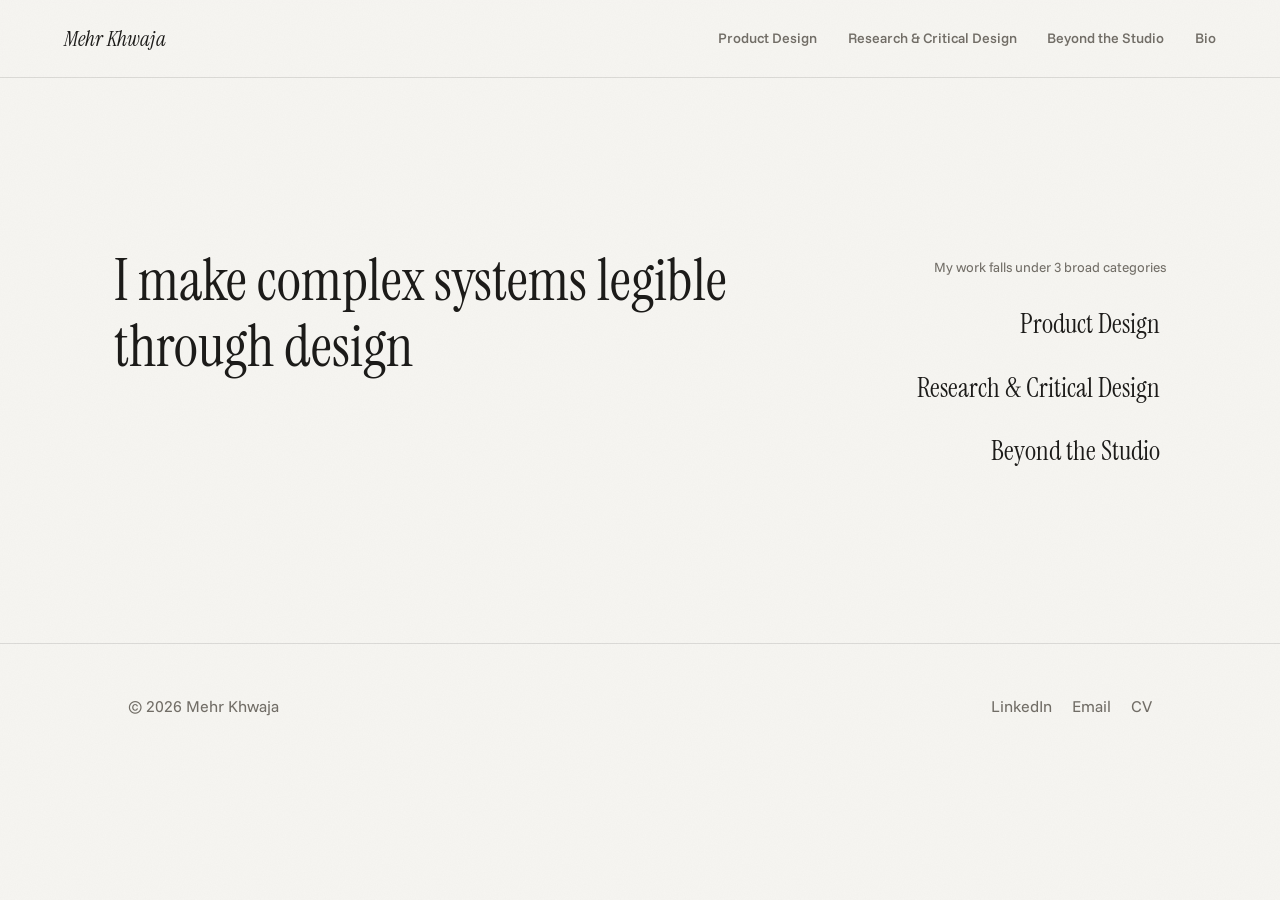
==== commit 9ea95ec2: "Add files via upload" ====
--- a/index.html
+++ b/index.html
@@ -10,7 +10,9 @@
 <link href="https://fonts.googleapis.com/css2?family=Funnel+Sans:ital,wght@0,300..800;1,300..800&family=Instrument+Serif:ital@0;1&display=swap" rel="stylesheet">
 <link rel="stylesheet" href="css/style.css" />
 </head>
-<body>
+<body class="home-page">
+
+<canvas id="bloom-canvas"></canvas>
 
 <header class="site-nav">
   <a class="logo" href="index.html">Mehr Khwaja</a>
@@ -23,7 +25,6 @@
 </header>
 
 <div class="hero-canvas-wrap">
-  <canvas id="bloom-canvas"></canvas>
   <div class="home-hero">
     <h1 id="cycling-heading" class="cycling-heading">I make complex systems legible through design</h1>
 
--- a/css/style.css
+++ b/css/style.css
@@ -158,19 +158,37 @@
 .site-nav nav a:hover,
 .site-nav nav a.active { color: var(--ink); }
 
+/* phone view only — desktop/laptop nav sizing is untouched */
+@media (max-width: 640px) {
+  .site-nav nav {
+    font-size: 0.68rem;
+    gap: 10px;
+  }
+}
+
+/* ---------- Cursor-orb home page ---------- */
+body.home-page {
+  cursor: none;
+}
+body.home-page a,
+body.home-page button,
+body.home-page * {
+  cursor: none;
+}
+
+#bloom-canvas {
+  position: fixed;
+  inset: 0;
+  width: 100vw;
+  height: 100vh;
+  pointer-events: none;
+  z-index: 10000;
+}
+
 /* ---------- Home hero ---------- */
 .hero-canvas-wrap {
   position: relative;
   overflow: hidden;
-}
-
-#bloom-canvas {
-  position: absolute;
-  inset: 0;
-  width: 100%;
-  height: 100%;
-  filter: blur(50px);
-  opacity: 0.8;
 }
 
 .home-hero {
@@ -302,7 +320,7 @@
 }
 
 .landing-card h3 {
-  font-size: 1.15rem;
+  font-size: 1.32rem;
   margin: 0 0 10px;
 }
 
@@ -412,6 +430,35 @@
 
 @media (max-width: 900px) {
   .cs-col-media { position: static; margin-bottom: 40px; }
+}
+
+/* ---------- Case study layout variant: video replaces the prototype.
+   Desktop: title + rest of text share the left column, video sticks on the right.
+   Mobile: title, then video, then the rest of the text, in that order. ---------- */
+.cs-layout--video {
+  grid-template-areas: "title media" "rest media";
+  grid-auto-rows: min-content;
+}
+.cs-layout--video .cs-title-block { grid-area: title; }
+.cs-layout--video .cs-col-media { grid-area: media; }
+.cs-layout--video .cs-text-rest { grid-area: rest; }
+
+@media (max-width: 900px) {
+  .cs-layout--video {
+    grid-template-columns: 1fr;
+    grid-template-areas: "title" "media" "rest";
+  }
+}
+
+.cs-proto-video {
+  width: 100%;
+  max-width: 380px;
+  margin: 0 auto;
+  display: block;
+  border-radius: 28px;
+  border: 1px solid var(--line);
+  box-shadow: 0 30px 60px rgba(28, 27, 25, 0.12);
+  background: #fff;
 }
 
 .cs-media-stack {
@@ -754,6 +801,16 @@
   margin-top: 8px;
 }
 
+.before-after-photo {
+  width: 100%;
+  max-width: 240px;
+  margin: 0 auto;
+  display: block;
+  border-radius: 18px;
+  border: 1px solid var(--line);
+  box-shadow: 0 10px 24px rgba(28, 27, 25, 0.08);
+}
+
 .mini-phone {
   width: 100%;
   max-width: 240px;
@@ -842,7 +899,7 @@
 
 .timeline-item h3 {
   margin-bottom: 6px;
-  font-size: 1.1rem;
+  font-size: 1.3rem;
 }
 .timeline-item h3 .role { color: var(--c6); }
 .timeline-item h3 .org { color: var(--ink); }
